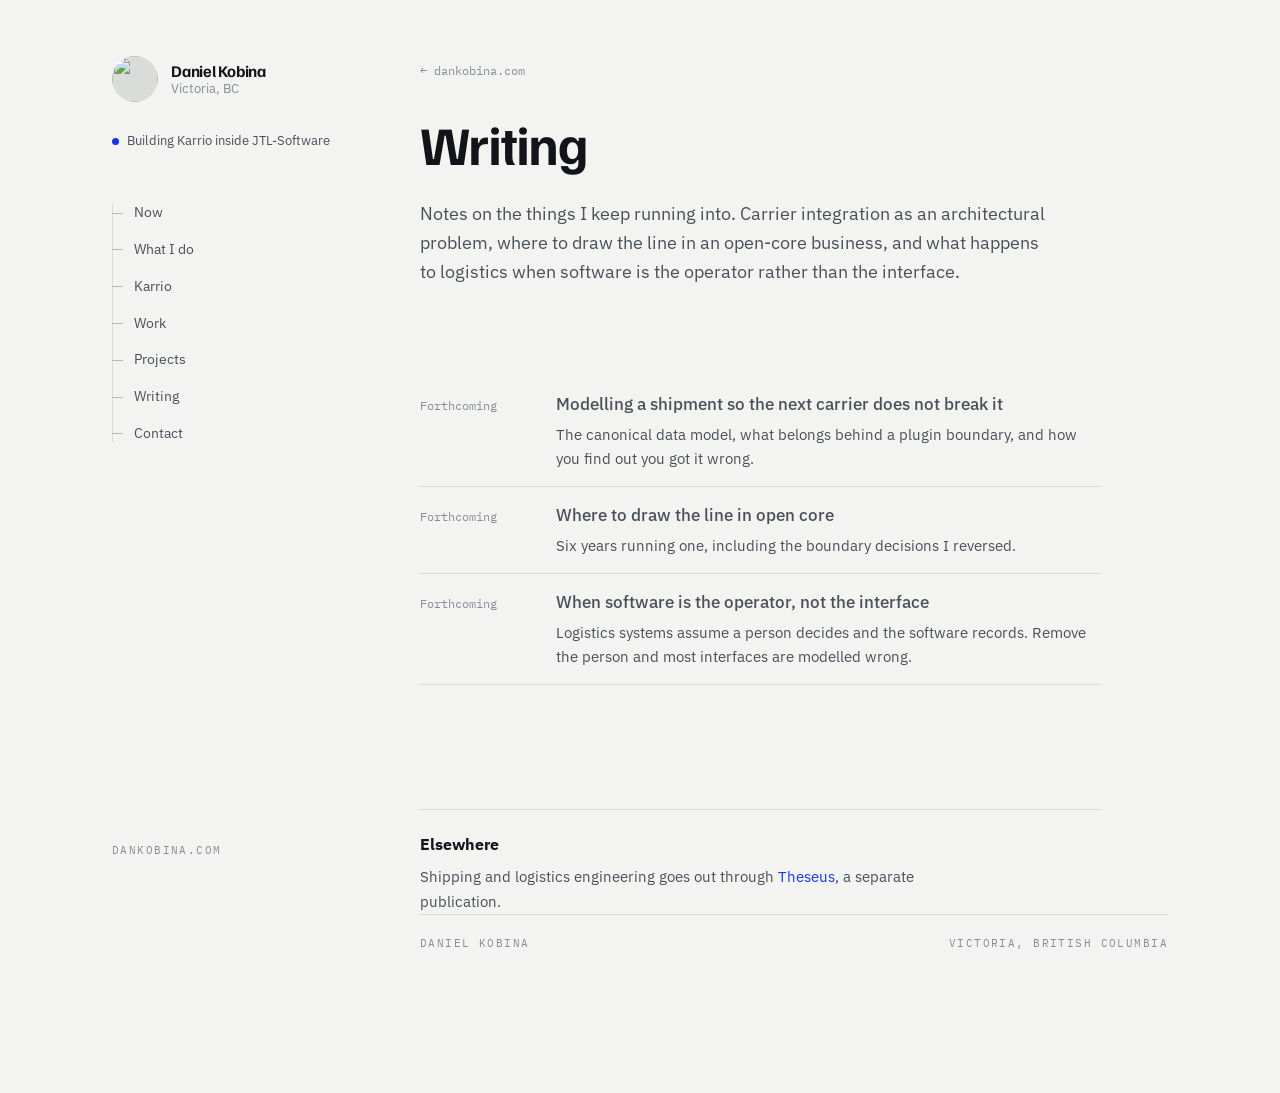
==== writing/index.html @ 54c8df55 "site: add /writing index" ====
<!doctype html>
<html lang="en">
<head>
<meta charset="utf-8">
<meta name="viewport" content="width=device-width, initial-scale=1">
<title>Writing | Daniel Kobina</title>
<meta name="description" content="Notes on carrier integration, open-core businesses, and what happens to logistics when software becomes the operator.">
<link rel="canonical" href="https://dankobina.com/writing/">

<meta property="og:type" content="website">
<meta property="og:url" content="https://dankobina.com/writing/">
<meta property="og:title" content="Writing | Daniel Kobina">
<meta property="og:description" content="Notes on carrier integration, open-core businesses, and what happens to logistics when software becomes the operator.">
<meta property="og:image" content="https://github.com/danh91.png?size=460">

<link rel="icon" href="data:image/svg+xml,%3Csvg xmlns='http://www.w3.org/2000/svg' viewBox='0 0 100 100'%3E%3Crect width='100' height='100' rx='20' fill='%231338E6'/%3E%3Cpath d='M28 68V32h16c11 0 18 7 18 18s-7 18-18 18H28z' fill='%23fff'/%3E%3C/svg%3E">

<link rel="preconnect" href="https://fonts.googleapis.com">
<link rel="preconnect" href="https://fonts.gstatic.com" crossorigin>
<link rel="stylesheet" href="https://fonts.googleapis.com/css2?family=Familjen+Grotesk:wght@500;600;700&family=IBM+Plex+Mono:wght@400;500&family=IBM+Plex+Sans:wght@400;500&display=swap">

<style>
:root {
  --paper:    #F3F4F1;
  --surface:  #FBFBFA;
  --sunken:   #ECEEEA;
  --ink:      #12141A;
  --ink-soft: #4A5058;
  --ink-dim:  #868D96;
  --rule:     #D9DCD8;
  --rule-firm:#B7BCB8;
  --accent:   #1338E6;
}

@media (prefers-color-scheme: dark) {
  :root {
    --paper:    #0C0E12;
    --surface:  #14171D;
    --sunken:   #11141A;
    --ink:      #E9ECEF;
    --ink-soft: #A0A7B0;
    --ink-dim:  #6C737C;
    --rule:     #232830;
    --rule-firm:#363D47;
    --accent:   #7C95FF;
  }
}

* { box-sizing: border-box; }

html { scroll-behavior: smooth; }
@media (prefers-reduced-motion: reduce) {
  html { scroll-behavior: auto; }
  * { animation: none !important; transition: none !important; }
}

body {
  margin: 0;
  background: var(--paper);
  color: var(--ink);
  font-family: "IBM Plex Sans", system-ui, -apple-system, "Segoe UI", sans-serif;
  font-size: 16.5px;
  line-height: 1.62;
  -webkit-font-smoothing: antialiased;
}

a { color: var(--accent); text-decoration: none; border-bottom: 1px solid transparent; }
a:hover { border-bottom-color: currentColor; }
a:focus-visible { outline: 2px solid var(--accent); outline-offset: 3px; border-radius: 2px; }

.mono {
  font-family: "IBM Plex Mono", ui-monospace, SFMono-Regular, Menlo, monospace;
  font-size: 11px;
  letter-spacing: .13em;
  text-transform: uppercase;
}

/* ---------- shell ---------- */

.shell {
  max-width: 1120px;
  margin: 0 auto;
  padding: 0 32px;
  display: grid;
  grid-template-columns: 236px 1fr;
  gap: 0 72px;
  align-items: start;
}

/* ---------- left rail ---------- */

.rail {
  position: sticky;
  top: 0;
  height: 100vh;
  padding: 56px 0 40px;
  display: flex;
  flex-direction: column;
  gap: 30px;
}

.mark { display: flex; align-items: center; gap: 13px; }
.mark img {
  width: 46px; height: 46px;
  border-radius: 50%;
  display: block;
  background: var(--rule);
}
.mark .who { display: flex; flex-direction: column; line-height: 1.25; }
.mark .who b {
  font-family: "Familjen Grotesk", system-ui, sans-serif;
  font-weight: 700;
  font-size: 1.02rem;
  letter-spacing: -.015em;
}
.mark .who span { color: var(--ink-dim); font-size: .8rem; }

.status {
  display: inline-flex;
  align-items: center;
  gap: 8px;
  color: var(--ink-soft);
  font-size: .82rem;
  line-height: 1.4;
}
.dot {
  width: 7px; height: 7px;
  border-radius: 50%;
  background: var(--accent);
  flex: none;
  margin-top: 1px;
}

nav { position: relative; }
nav::before {
  content: "";
  position: absolute;
  left: 0; top: 10px; bottom: 10px;
  width: 1px;
  background: var(--rule);
}
nav ul { list-style: none; margin: 0; padding: 0; }
nav li { position: relative; }
nav a {
  display: block;
  padding: 7px 0 7px 22px;
  color: var(--ink-soft);
  border-bottom: none;
  font-size: .88rem;
}
nav a::before {
  content: "";
  position: absolute;
  left: 0; top: 50%;
  width: 11px;
  height: 1px;
  background: var(--rule-firm);
  transition: width .18s ease, background-color .18s ease;
}
nav a:hover { color: var(--ink); }
nav a:hover::before { width: 16px; background: var(--accent); }

.rail .foot { margin-top: auto; color: var(--ink-dim); }

/* ---------- content ---------- */

main { padding: 56px 0 140px; min-width: 0; }

section { padding: 0 0 80px; scroll-margin-top: 40px; }

.eyebrow { color: var(--ink-dim); display: block; margin-bottom: 20px; }

h1 {
  font-family: "Familjen Grotesk", system-ui, sans-serif;
  font-weight: 700;
  font-size: clamp(2.3rem, 5.2vw, 3.4rem);
  line-height: 1.05;
  letter-spacing: -.032em;
  margin: 0 0 26px;
  max-width: 19ch;
  text-wrap: balance;
}

h2 {
  font-family: "Familjen Grotesk", system-ui, sans-serif;
  font-weight: 600;
  font-size: 1.32rem;
  letter-spacing: -.018em;
  margin: 0 0 18px;
}

p { margin: 0 0 1.05em; max-width: 64ch; }
p.lead { font-size: 1.13rem; color: var(--ink-soft); max-width: 58ch; }
main section > p:last-child { margin-bottom: 0; }

.hero { padding-top: 8px; }

.hero .tags {
  display: flex;
  flex-wrap: wrap;
  gap: 8px;
  margin-top: 30px;
}
.tags span {
  border: 1px solid var(--rule-firm);
  border-radius: 100px;
  padding: 5px 13px;
  color: var(--ink-soft);
  font-family: "IBM Plex Mono", ui-monospace, monospace;
  font-size: 11px;
  letter-spacing: .06em;
}

/* ---------- capabilities ---------- */

.caps { display: grid; gap: 0; max-width: 68ch; }
.caps > div {
  padding: 24px 0;
  border-top: 1px solid var(--rule);
}
.caps > div:last-child { border-bottom: 1px solid var(--rule); }
.caps h3 {
  font-family: "Familjen Grotesk", system-ui, sans-serif;
  font-size: 1.02rem;
  font-weight: 600;
  letter-spacing: -.012em;
  margin: 0 0 8px;
}
.caps p { margin: 0; font-size: .97rem; color: var(--ink-soft); }

.stackline {
  margin-top: 26px;
  display: flex;
  flex-wrap: wrap;
  gap: 6px 10px;
  color: var(--ink-dim);
  font-family: "IBM Plex Mono", ui-monospace, monospace;
  font-size: 11.5px;
  max-width: 68ch;
}
.stackline i { font-style: normal; }
.stackline i:not(:last-child)::after { content: " \00B7"; color: var(--rule-firm); }

/* ---------- case study ---------- */

.case {
  background: var(--surface);
  border: 1px solid var(--rule);
  border-radius: 4px;
  padding: 30px 32px;
  max-width: 68ch;
}
.case > h3 {
  font-family: "Familjen Grotesk", system-ui, sans-serif;
  font-size: 1.5rem;
  font-weight: 700;
  letter-spacing: -.022em;
  margin: 0 0 4px;
}
.case .sub { color: var(--ink-dim); font-size: .86rem; margin: 0 0 26px; }

.beat { display: grid; grid-template-columns: 92px 1fr; gap: 0 24px; padding: 18px 0; border-top: 1px solid var(--rule); }
.beat:first-of-type { border-top: none; padding-top: 0; }
.beat > span {
  color: var(--accent);
  font-family: "IBM Plex Mono", ui-monospace, monospace;
  font-size: 10px;
  letter-spacing: .14em;
  text-transform: uppercase;
  padding-top: 5px;
}
.beat p { margin: 0; font-size: .96rem; max-width: 56ch; }

.case .links {
  display: flex; flex-wrap: wrap; gap: 18px; align-items: center;
  margin-top: 24px; padding-top: 20px; border-top: 1px solid var(--rule);
  font-size: .9rem;
}
.case img.badge { height: 20px; vertical-align: middle; display: block; }

/* ---------- work list ---------- */

.work { list-style: none; margin: 0; padding: 0; max-width: 68ch; }
.work li {
  display: grid;
  grid-template-columns: 132px 1fr;
  gap: 4px 24px;
  padding: 24px 0;
  border-top: 1px solid var(--rule);
}
.work li:last-child { border-bottom: 1px solid var(--rule); }
.work .when {
  color: var(--ink-dim);
  font-family: "IBM Plex Mono", ui-monospace, monospace;
  font-size: 11.5px;
  letter-spacing: .04em;
  font-variant-numeric: tabular-nums;
  padding-top: 5px;
}
.work .role { font-weight: 500; margin-bottom: 6px; }
.work .role em { font-style: normal; color: var(--ink-dim); font-weight: 400; }
.work .note { color: var(--ink-soft); font-size: .95rem; }
.work .note p { margin: 0 0 .7em; max-width: 58ch; }
.work .note p:last-child { margin-bottom: 0; }

/* ---------- writing ---------- */

.empty {
  border: 1px dashed var(--rule-firm);
  border-radius: 4px;
  padding: 24px 26px;
  max-width: 64ch;
  background: var(--sunken);
}
.empty p { margin: 0; color: var(--ink-soft); font-size: .96rem; }

/* ---------- contact ---------- */

.links-grid {
  display: grid;
  grid-template-columns: repeat(auto-fit, minmax(190px, 1fr));
  gap: 2px 28px;
  max-width: 64ch;
  margin-top: 4px;
}
.links-grid a {
  display: flex;
  justify-content: space-between;
  align-items: baseline;
  gap: 12px;
  padding: 13px 0;
  border-bottom: 1px solid var(--rule);
  color: var(--ink);
}
.links-grid a:hover { color: var(--accent); }
.links-grid a span:last-child {
  color: var(--ink-dim);
  font-family: "IBM Plex Mono", ui-monospace, monospace;
  font-size: 11px;
}
.links-grid a:hover span:last-child { color: var(--accent); }

footer {
  border-top: 1px solid var(--rule);
  padding-top: 20px;
  color: var(--ink-dim);
  display: flex;
  justify-content: space-between;
  gap: 16px;
  flex-wrap: wrap;
}

/* ---------- responsive ---------- */

@media (max-width: 880px) {
  .shell { grid-template-columns: 1fr; gap: 0; padding: 0 22px; }
  .rail {
    position: static;
    height: auto;
    padding: 34px 0 26px;
    border-bottom: 1px solid var(--rule);
    gap: 20px;
  }
  .rail nav, .rail .foot { display: none; }
  main { padding: 40px 0 90px; }
  section { padding-bottom: 60px; }
  .work li { grid-template-columns: 1fr; gap: 6px; }
  .work .when { padding-top: 0; }
  .beat { grid-template-columns: 1fr; gap: 6px; }
  .beat > span { padding-top: 0; }
  .case { padding: 24px 20px; }
}

/* ---------- writing index ---------- */
.posts { list-style: none; padding: 0; margin: 10px 0 0; max-width: 68ch; }
.posts li {
  display: grid;
  grid-template-columns: 112px 1fr;
  gap: 0 24px;
  align-items: baseline;
  padding: 15px 0;
  border-bottom: 1px solid var(--rule);
}
.posts .when {
  font-family: "IBM Plex Mono", ui-monospace, monospace;
  font-size: 12px;
  color: var(--ink-dim);
  white-space: nowrap;
}
.posts a, .posts .title { color: var(--ink); font-weight: 500; }
.posts a:hover { color: var(--accent); }
.posts .title { color: var(--ink-soft); }
.posts p { margin: 5px 0 0; color: var(--ink-soft); font-size: .93rem; }
.backlink { display: inline-block; margin-bottom: 26px; font-family: "IBM Plex Mono", ui-monospace, monospace; font-size: 12px; color: var(--ink-dim); }
.backlink:hover { color: var(--accent); }
.elsewhere { margin-top: 44px; padding-top: 22px; border-top: 1px solid var(--rule); max-width: 68ch; }
.elsewhere h3 { font-size: 1rem; margin: 0 0 6px; }
.elsewhere p { margin: 0; color: var(--ink-soft); font-size: .96rem; }
@media (max-width: 880px) {
  .posts li { grid-template-columns: 1fr; gap: 4px; }
}
</style>
</head>
<body>

<div class="shell">

  <aside class="rail">
    <div class="mark">
      <img src="https://github.com/danh91.png?size=140" alt="" width="46" height="46" loading="lazy">
      <span class="who">
        <b>Daniel Kobina</b>
        <span>Victoria, BC</span>
      </span>
    </div>

    <p class="status"><span class="dot" aria-hidden="true"></span> Building Karrio inside JTL-Software</p>

    <nav aria-label="Sections">
      <ul>
        <li><a href="/#now">Now</a></li>
        <li><a href="/#work-i-do">What I do</a></li>
        <li><a href="/#karrio">Karrio</a></li>
        <li><a href="/#work">Work</a></li>
        <li><a href="/#projects">Projects</a></li>
        <li><a href="/writing/" aria-current="page">Writing</a></li>
        <li><a href="/#contact">Contact</a></li>
      </ul>
    </nav>

    <div class="foot mono">dankobina.com</div>
  </aside>

  <main>

    <a class="backlink" href="/">&larr; dankobina.com</a>

    <section class="hero">
      <h1>Writing</h1>
      <p class="lead">Notes on the things I keep running into. Carrier integration as an architectural problem, where to draw the line in an open-core business, and what happens to logistics when software is the operator rather than the interface.</p>
    </section>

    <section id="posts">
      <ul class="posts">
        <li>
          <span class="when">Forthcoming</span>
          <div>
            <span class="title">Modelling a shipment so the next carrier does not break it</span>
            <p>The canonical data model, what belongs behind a plugin boundary, and how you find out you got it wrong.</p>
          </div>
        </li>
        <li>
          <span class="when">Forthcoming</span>
          <div>
            <span class="title">Where to draw the line in open core</span>
            <p>Six years running one, including the boundary decisions I reversed.</p>
          </div>
        </li>
        <li>
          <span class="when">Forthcoming</span>
          <div>
            <span class="title">When software is the operator, not the interface</span>
            <p>Logistics systems assume a person decides and the software records. Remove the person and most interfaces are modelled wrong.</p>
          </div>
        </li>
      </ul>
    </section>

    <div class="elsewhere">
      <h3>Elsewhere</h3>
      <p>Shipping and logistics engineering goes out through <a href="https://theseus.dankobina.com">Theseus</a>, a separate publication.</p>
    </div>

    <footer>
      <span class="mono">Daniel Kobina</span>
      <span class="mono">Victoria, British Columbia</span>
    </footer>

  </main>
</div>

</body>
</html>
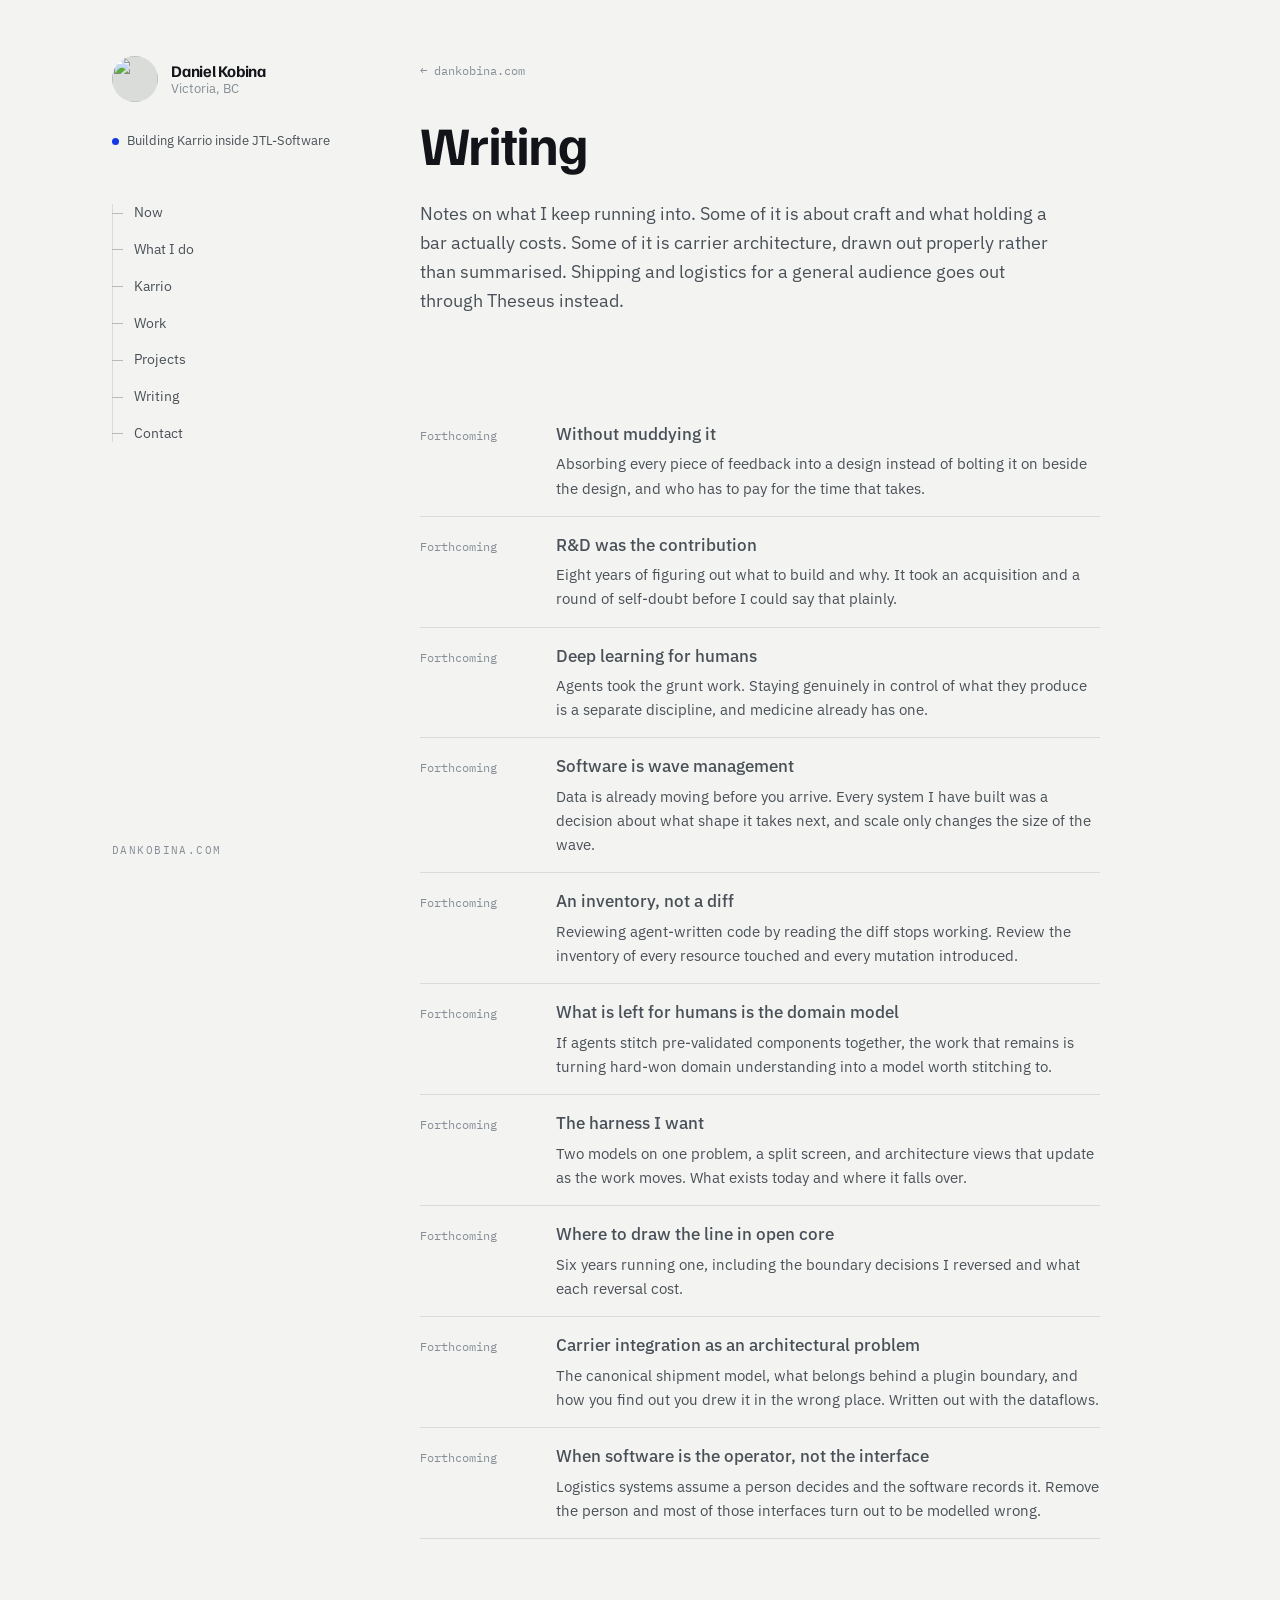
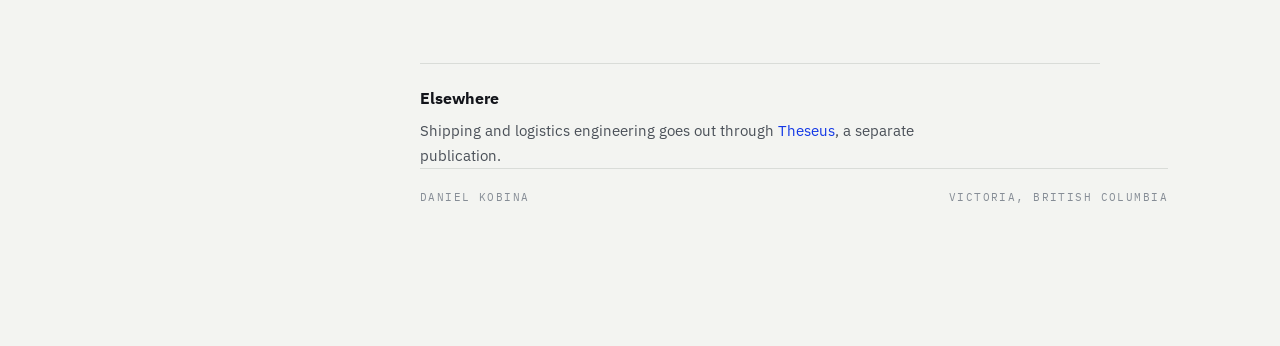
==== commit a9667fc8: "writing: real forthcoming list from the voice notes" ====
--- a/writing/index.html
+++ b/writing/index.html
@@ -437,7 +437,7 @@
 
     <section class="hero">
       <h1>Writing</h1>
-      <p class="lead">Notes on the things I keep running into. Carrier integration as an architectural problem, where to draw the line in an open-core business, and what happens to logistics when software is the operator rather than the interface.</p>
+      <p class="lead">Notes on what I keep running into. Some of it is about craft and what holding a bar actually costs. Some of it is carrier architecture, drawn out properly rather than summarised. Shipping and logistics for a general audience goes out through Theseus instead.</p>
     </section>
 
     <section id="posts">
@@ -445,22 +445,71 @@
         <li>
           <span class="when">Forthcoming</span>
           <div>
-            <span class="title">Modelling a shipment so the next carrier does not break it</span>
-            <p>The canonical data model, what belongs behind a plugin boundary, and how you find out you got it wrong.</p>
+            <span class="title">Without muddying it</span>
+            <p>Absorbing every piece of feedback into a design instead of bolting it on beside the design, and who has to pay for the time that takes.</p>
+          </div>
+        </li>
+        <li>
+          <span class="when">Forthcoming</span>
+          <div>
+            <span class="title">R&amp;D was the contribution</span>
+            <p>Eight years of figuring out what to build and why. It took an acquisition and a round of self-doubt before I could say that plainly.</p>
+          </div>
+        </li>
+        <li>
+          <span class="when">Forthcoming</span>
+          <div>
+            <span class="title">Deep learning for humans</span>
+            <p>Agents took the grunt work. Staying genuinely in control of what they produce is a separate discipline, and medicine already has one.</p>
+          </div>
+        </li>
+        <li>
+          <span class="when">Forthcoming</span>
+          <div>
+            <span class="title">Software is wave management</span>
+            <p>Data is already moving before you arrive. Every system I have built was a decision about what shape it takes next, and scale only changes the size of the wave.</p>
+          </div>
+        </li>
+        <li>
+          <span class="when">Forthcoming</span>
+          <div>
+            <span class="title">An inventory, not a diff</span>
+            <p>Reviewing agent-written code by reading the diff stops working. Review the inventory of every resource touched and every mutation introduced.</p>
+          </div>
+        </li>
+        <li>
+          <span class="when">Forthcoming</span>
+          <div>
+            <span class="title">What is left for humans is the domain model</span>
+            <p>If agents stitch pre-validated components together, the work that remains is turning hard-won domain understanding into a model worth stitching to.</p>
+          </div>
+        </li>
+        <li>
+          <span class="when">Forthcoming</span>
+          <div>
+            <span class="title">The harness I want</span>
+            <p>Two models on one problem, a split screen, and architecture views that update as the work moves. What exists today and where it falls over.</p>
           </div>
         </li>
         <li>
           <span class="when">Forthcoming</span>
           <div>
             <span class="title">Where to draw the line in open core</span>
-            <p>Six years running one, including the boundary decisions I reversed.</p>
+            <p>Six years running one, including the boundary decisions I reversed and what each reversal cost.</p>
+          </div>
+        </li>
+        <li>
+          <span class="when">Forthcoming</span>
+          <div>
+            <span class="title">Carrier integration as an architectural problem</span>
+            <p>The canonical shipment model, what belongs behind a plugin boundary, and how you find out you drew it in the wrong place. Written out with the dataflows.</p>
           </div>
         </li>
         <li>
           <span class="when">Forthcoming</span>
           <div>
             <span class="title">When software is the operator, not the interface</span>
-            <p>Logistics systems assume a person decides and the software records. Remove the person and most interfaces are modelled wrong.</p>
+            <p>Logistics systems assume a person decides and the software records it. Remove the person and most of those interfaces turn out to be modelled wrong.</p>
           </div>
         </li>
       </ul>
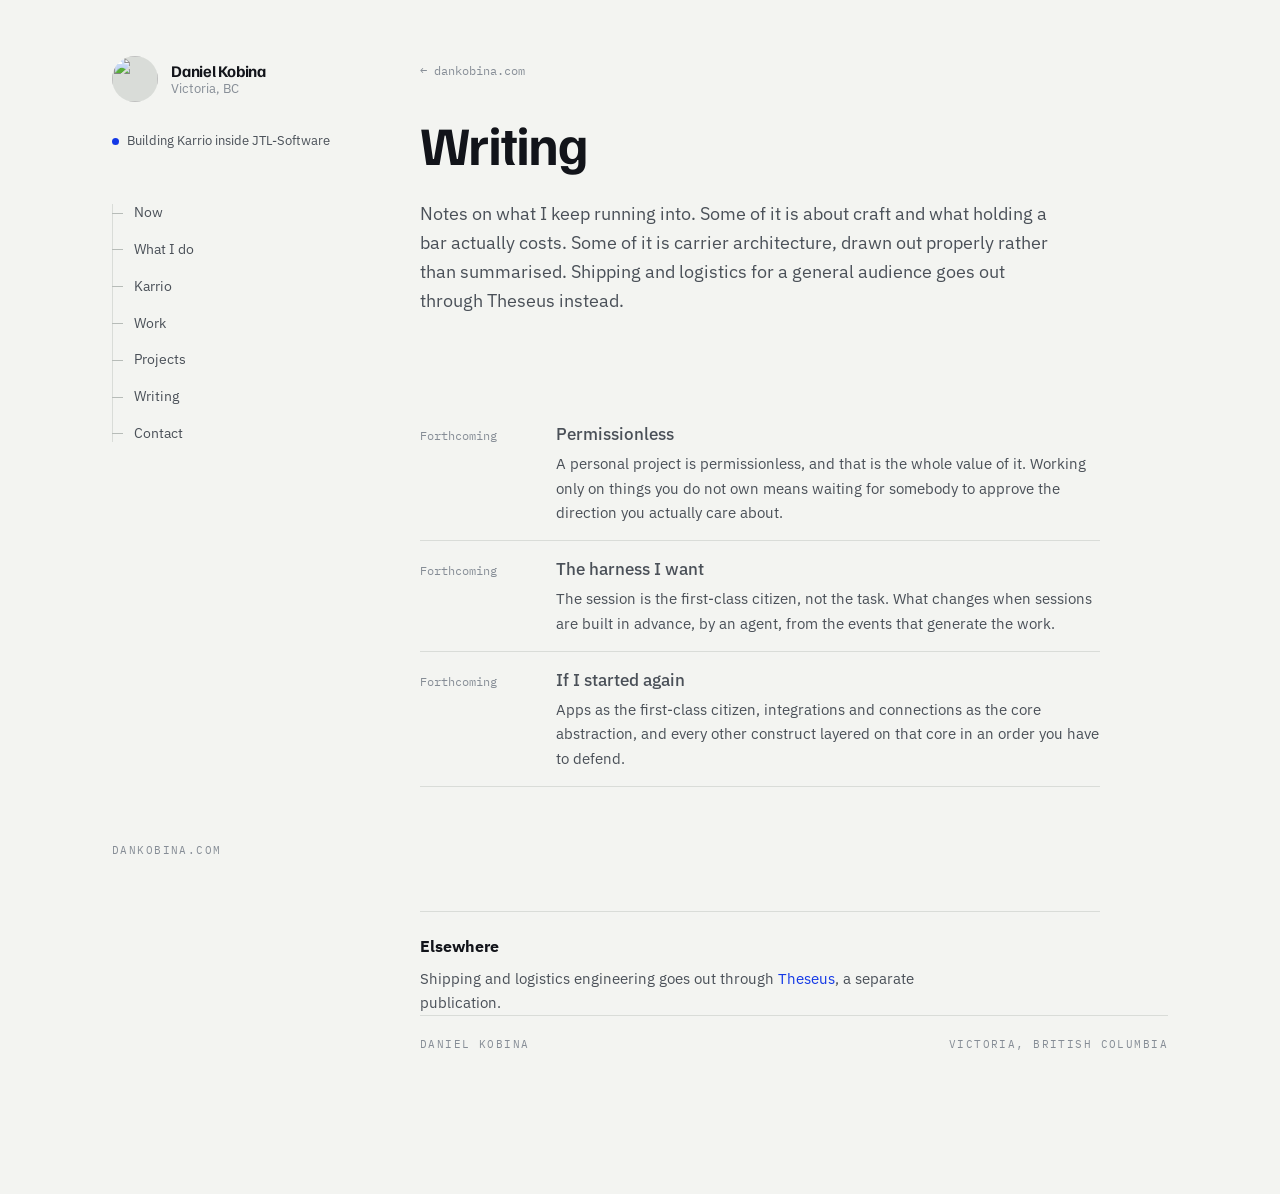
==== commit 6f950c94: "writing: cut forthcoming to the three from the Kindle notes" ====
--- a/writing/index.html
+++ b/writing/index.html
@@ -445,71 +445,22 @@
         <li>
           <span class="when">Forthcoming</span>
           <div>
-            <span class="title">Without muddying it</span>
-            <p>Absorbing every piece of feedback into a design instead of bolting it on beside the design, and who has to pay for the time that takes.</p>
-          </div>
-        </li>
-        <li>
-          <span class="when">Forthcoming</span>
-          <div>
-            <span class="title">R&amp;D was the contribution</span>
-            <p>Eight years of figuring out what to build and why. It took an acquisition and a round of self-doubt before I could say that plainly.</p>
-          </div>
-        </li>
-        <li>
-          <span class="when">Forthcoming</span>
-          <div>
-            <span class="title">Deep learning for humans</span>
-            <p>Agents took the grunt work. Staying genuinely in control of what they produce is a separate discipline, and medicine already has one.</p>
-          </div>
-        </li>
-        <li>
-          <span class="when">Forthcoming</span>
-          <div>
-            <span class="title">Software is wave management</span>
-            <p>Data is already moving before you arrive. Every system I have built was a decision about what shape it takes next, and scale only changes the size of the wave.</p>
-          </div>
-        </li>
-        <li>
-          <span class="when">Forthcoming</span>
-          <div>
-            <span class="title">An inventory, not a diff</span>
-            <p>Reviewing agent-written code by reading the diff stops working. Review the inventory of every resource touched and every mutation introduced.</p>
-          </div>
-        </li>
-        <li>
-          <span class="when">Forthcoming</span>
-          <div>
-            <span class="title">What is left for humans is the domain model</span>
-            <p>If agents stitch pre-validated components together, the work that remains is turning hard-won domain understanding into a model worth stitching to.</p>
+            <span class="title">Permissionless</span>
+            <p>A personal project is permissionless, and that is the whole value of it. Working only on things you do not own means waiting for somebody to approve the direction you actually care about.</p>
           </div>
         </li>
         <li>
           <span class="when">Forthcoming</span>
           <div>
             <span class="title">The harness I want</span>
-            <p>Two models on one problem, a split screen, and architecture views that update as the work moves. What exists today and where it falls over.</p>
+            <p>The session is the first-class citizen, not the task. What changes when sessions are built in advance, by an agent, from the events that generate the work.</p>
           </div>
         </li>
         <li>
           <span class="when">Forthcoming</span>
           <div>
-            <span class="title">Where to draw the line in open core</span>
-            <p>Six years running one, including the boundary decisions I reversed and what each reversal cost.</p>
-          </div>
-        </li>
-        <li>
-          <span class="when">Forthcoming</span>
-          <div>
-            <span class="title">Carrier integration as an architectural problem</span>
-            <p>The canonical shipment model, what belongs behind a plugin boundary, and how you find out you drew it in the wrong place. Written out with the dataflows.</p>
-          </div>
-        </li>
-        <li>
-          <span class="when">Forthcoming</span>
-          <div>
-            <span class="title">When software is the operator, not the interface</span>
-            <p>Logistics systems assume a person decides and the software records it. Remove the person and most of those interfaces turn out to be modelled wrong.</p>
+            <span class="title">If I started again</span>
+            <p>Apps as the first-class citizen, integrations and connections as the core abstraction, and every other construct layered on that core in an order you have to defend.</p>
           </div>
         </li>
       </ul>
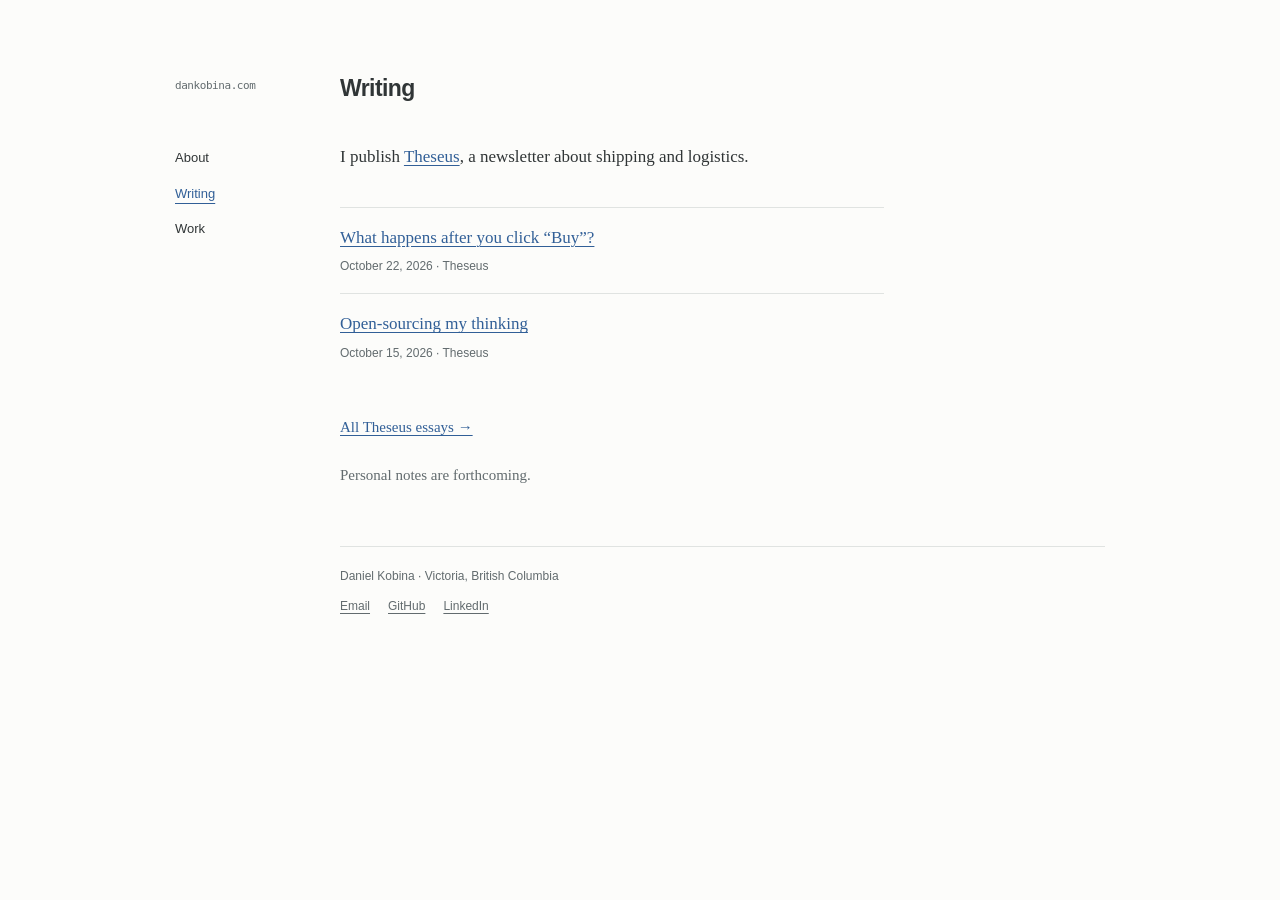
==== commit c85a6a54: "feat: simplify personal site into About, Writing and Work pages" ====
--- a/writing/index.html
+++ b/writing/index.html
@@ -1,483 +1,54 @@
 <!doctype html>
 <html lang="en">
 <head>
-<meta charset="utf-8">
-<meta name="viewport" content="width=device-width, initial-scale=1">
-<title>Writing | Daniel Kobina</title>
-<meta name="description" content="Notes on carrier integration, open-core businesses, and what happens to logistics when software becomes the operator.">
-<link rel="canonical" href="https://dankobina.com/writing/">
-
-<meta property="og:type" content="website">
-<meta property="og:url" content="https://dankobina.com/writing/">
-<meta property="og:title" content="Writing | Daniel Kobina">
-<meta property="og:description" content="Notes on carrier integration, open-core businesses, and what happens to logistics when software becomes the operator.">
-<meta property="og:image" content="https://github.com/danh91.png?size=460">
-
-<link rel="icon" href="data:image/svg+xml,%3Csvg xmlns='http://www.w3.org/2000/svg' viewBox='0 0 100 100'%3E%3Crect width='100' height='100' rx='20' fill='%231338E6'/%3E%3Cpath d='M28 68V32h16c11 0 18 7 18 18s-7 18-18 18H28z' fill='%23fff'/%3E%3C/svg%3E">
-
-<link rel="preconnect" href="https://fonts.googleapis.com">
-<link rel="preconnect" href="https://fonts.gstatic.com" crossorigin>
-<link rel="stylesheet" href="https://fonts.googleapis.com/css2?family=Familjen+Grotesk:wght@500;600;700&family=IBM+Plex+Mono:wght@400;500&family=IBM+Plex+Sans:wght@400;500&display=swap">
-
-<style>
-:root {
-  --paper:    #F3F4F1;
-  --surface:  #FBFBFA;
-  --sunken:   #ECEEEA;
-  --ink:      #12141A;
-  --ink-soft: #4A5058;
-  --ink-dim:  #868D96;
-  --rule:     #D9DCD8;
-  --rule-firm:#B7BCB8;
-  --accent:   #1338E6;
-}
-
-@media (prefers-color-scheme: dark) {
-  :root {
-    --paper:    #0C0E12;
-    --surface:  #14171D;
-    --sunken:   #11141A;
-    --ink:      #E9ECEF;
-    --ink-soft: #A0A7B0;
-    --ink-dim:  #6C737C;
-    --rule:     #232830;
-    --rule-firm:#363D47;
-    --accent:   #7C95FF;
-  }
-}
-
-* { box-sizing: border-box; }
-
-html { scroll-behavior: smooth; }
-@media (prefers-reduced-motion: reduce) {
-  html { scroll-behavior: auto; }
-  * { animation: none !important; transition: none !important; }
-}
-
-body {
-  margin: 0;
-  background: var(--paper);
-  color: var(--ink);
-  font-family: "IBM Plex Sans", system-ui, -apple-system, "Segoe UI", sans-serif;
-  font-size: 16.5px;
-  line-height: 1.62;
-  -webkit-font-smoothing: antialiased;
-}
-
-a { color: var(--accent); text-decoration: none; border-bottom: 1px solid transparent; }
-a:hover { border-bottom-color: currentColor; }
-a:focus-visible { outline: 2px solid var(--accent); outline-offset: 3px; border-radius: 2px; }
-
-.mono {
-  font-family: "IBM Plex Mono", ui-monospace, SFMono-Regular, Menlo, monospace;
-  font-size: 11px;
-  letter-spacing: .13em;
-  text-transform: uppercase;
-}
-
-/* ---------- shell ---------- */
-
-.shell {
-  max-width: 1120px;
-  margin: 0 auto;
-  padding: 0 32px;
-  display: grid;
-  grid-template-columns: 236px 1fr;
-  gap: 0 72px;
-  align-items: start;
-}
-
-/* ---------- left rail ---------- */
-
-.rail {
-  position: sticky;
-  top: 0;
-  height: 100vh;
-  padding: 56px 0 40px;
-  display: flex;
-  flex-direction: column;
-  gap: 30px;
-}
-
-.mark { display: flex; align-items: center; gap: 13px; }
-.mark img {
-  width: 46px; height: 46px;
-  border-radius: 50%;
-  display: block;
-  background: var(--rule);
-}
-.mark .who { display: flex; flex-direction: column; line-height: 1.25; }
-.mark .who b {
-  font-family: "Familjen Grotesk", system-ui, sans-serif;
-  font-weight: 700;
-  font-size: 1.02rem;
-  letter-spacing: -.015em;
-}
-.mark .who span { color: var(--ink-dim); font-size: .8rem; }
-
-.status {
-  display: inline-flex;
-  align-items: center;
-  gap: 8px;
-  color: var(--ink-soft);
-  font-size: .82rem;
-  line-height: 1.4;
-}
-.dot {
-  width: 7px; height: 7px;
-  border-radius: 50%;
-  background: var(--accent);
-  flex: none;
-  margin-top: 1px;
-}
-
-nav { position: relative; }
-nav::before {
-  content: "";
-  position: absolute;
-  left: 0; top: 10px; bottom: 10px;
-  width: 1px;
-  background: var(--rule);
-}
-nav ul { list-style: none; margin: 0; padding: 0; }
-nav li { position: relative; }
-nav a {
-  display: block;
-  padding: 7px 0 7px 22px;
-  color: var(--ink-soft);
-  border-bottom: none;
-  font-size: .88rem;
-}
-nav a::before {
-  content: "";
-  position: absolute;
-  left: 0; top: 50%;
-  width: 11px;
-  height: 1px;
-  background: var(--rule-firm);
-  transition: width .18s ease, background-color .18s ease;
-}
-nav a:hover { color: var(--ink); }
-nav a:hover::before { width: 16px; background: var(--accent); }
-
-.rail .foot { margin-top: auto; color: var(--ink-dim); }
-
-/* ---------- content ---------- */
-
-main { padding: 56px 0 140px; min-width: 0; }
-
-section { padding: 0 0 80px; scroll-margin-top: 40px; }
-
-.eyebrow { color: var(--ink-dim); display: block; margin-bottom: 20px; }
-
-h1 {
-  font-family: "Familjen Grotesk", system-ui, sans-serif;
-  font-weight: 700;
-  font-size: clamp(2.3rem, 5.2vw, 3.4rem);
-  line-height: 1.05;
-  letter-spacing: -.032em;
-  margin: 0 0 26px;
-  max-width: 19ch;
-  text-wrap: balance;
-}
-
-h2 {
-  font-family: "Familjen Grotesk", system-ui, sans-serif;
-  font-weight: 600;
-  font-size: 1.32rem;
-  letter-spacing: -.018em;
-  margin: 0 0 18px;
-}
-
-p { margin: 0 0 1.05em; max-width: 64ch; }
-p.lead { font-size: 1.13rem; color: var(--ink-soft); max-width: 58ch; }
-main section > p:last-child { margin-bottom: 0; }
-
-.hero { padding-top: 8px; }
-
-.hero .tags {
-  display: flex;
-  flex-wrap: wrap;
-  gap: 8px;
-  margin-top: 30px;
-}
-.tags span {
-  border: 1px solid var(--rule-firm);
-  border-radius: 100px;
-  padding: 5px 13px;
-  color: var(--ink-soft);
-  font-family: "IBM Plex Mono", ui-monospace, monospace;
-  font-size: 11px;
-  letter-spacing: .06em;
-}
-
-/* ---------- capabilities ---------- */
-
-.caps { display: grid; gap: 0; max-width: 68ch; }
-.caps > div {
-  padding: 24px 0;
-  border-top: 1px solid var(--rule);
-}
-.caps > div:last-child { border-bottom: 1px solid var(--rule); }
-.caps h3 {
-  font-family: "Familjen Grotesk", system-ui, sans-serif;
-  font-size: 1.02rem;
-  font-weight: 600;
-  letter-spacing: -.012em;
-  margin: 0 0 8px;
-}
-.caps p { margin: 0; font-size: .97rem; color: var(--ink-soft); }
-
-.stackline {
-  margin-top: 26px;
-  display: flex;
-  flex-wrap: wrap;
-  gap: 6px 10px;
-  color: var(--ink-dim);
-  font-family: "IBM Plex Mono", ui-monospace, monospace;
-  font-size: 11.5px;
-  max-width: 68ch;
-}
-.stackline i { font-style: normal; }
-.stackline i:not(:last-child)::after { content: " \00B7"; color: var(--rule-firm); }
-
-/* ---------- case study ---------- */
-
-.case {
-  background: var(--surface);
-  border: 1px solid var(--rule);
-  border-radius: 4px;
-  padding: 30px 32px;
-  max-width: 68ch;
-}
-.case > h3 {
-  font-family: "Familjen Grotesk", system-ui, sans-serif;
-  font-size: 1.5rem;
-  font-weight: 700;
-  letter-spacing: -.022em;
-  margin: 0 0 4px;
-}
-.case .sub { color: var(--ink-dim); font-size: .86rem; margin: 0 0 26px; }
-
-.beat { display: grid; grid-template-columns: 92px 1fr; gap: 0 24px; padding: 18px 0; border-top: 1px solid var(--rule); }
-.beat:first-of-type { border-top: none; padding-top: 0; }
-.beat > span {
-  color: var(--accent);
-  font-family: "IBM Plex Mono", ui-monospace, monospace;
-  font-size: 10px;
-  letter-spacing: .14em;
-  text-transform: uppercase;
-  padding-top: 5px;
-}
-.beat p { margin: 0; font-size: .96rem; max-width: 56ch; }
-
-.case .links {
-  display: flex; flex-wrap: wrap; gap: 18px; align-items: center;
-  margin-top: 24px; padding-top: 20px; border-top: 1px solid var(--rule);
-  font-size: .9rem;
-}
-.case img.badge { height: 20px; vertical-align: middle; display: block; }
-
-/* ---------- work list ---------- */
-
-.work { list-style: none; margin: 0; padding: 0; max-width: 68ch; }
-.work li {
-  display: grid;
-  grid-template-columns: 132px 1fr;
-  gap: 4px 24px;
-  padding: 24px 0;
-  border-top: 1px solid var(--rule);
-}
-.work li:last-child { border-bottom: 1px solid var(--rule); }
-.work .when {
-  color: var(--ink-dim);
-  font-family: "IBM Plex Mono", ui-monospace, monospace;
-  font-size: 11.5px;
-  letter-spacing: .04em;
-  font-variant-numeric: tabular-nums;
-  padding-top: 5px;
-}
-.work .role { font-weight: 500; margin-bottom: 6px; }
-.work .role em { font-style: normal; color: var(--ink-dim); font-weight: 400; }
-.work .note { color: var(--ink-soft); font-size: .95rem; }
-.work .note p { margin: 0 0 .7em; max-width: 58ch; }
-.work .note p:last-child { margin-bottom: 0; }
-
-/* ---------- writing ---------- */
-
-.empty {
-  border: 1px dashed var(--rule-firm);
-  border-radius: 4px;
-  padding: 24px 26px;
-  max-width: 64ch;
-  background: var(--sunken);
-}
-.empty p { margin: 0; color: var(--ink-soft); font-size: .96rem; }
-
-/* ---------- contact ---------- */
-
-.links-grid {
-  display: grid;
-  grid-template-columns: repeat(auto-fit, minmax(190px, 1fr));
-  gap: 2px 28px;
-  max-width: 64ch;
-  margin-top: 4px;
-}
-.links-grid a {
-  display: flex;
-  justify-content: space-between;
-  align-items: baseline;
-  gap: 12px;
-  padding: 13px 0;
-  border-bottom: 1px solid var(--rule);
-  color: var(--ink);
-}
-.links-grid a:hover { color: var(--accent); }
-.links-grid a span:last-child {
-  color: var(--ink-dim);
-  font-family: "IBM Plex Mono", ui-monospace, monospace;
-  font-size: 11px;
-}
-.links-grid a:hover span:last-child { color: var(--accent); }
-
-footer {
-  border-top: 1px solid var(--rule);
-  padding-top: 20px;
-  color: var(--ink-dim);
-  display: flex;
-  justify-content: space-between;
-  gap: 16px;
-  flex-wrap: wrap;
-}
-
-/* ---------- responsive ---------- */
-
-@media (max-width: 880px) {
-  .shell { grid-template-columns: 1fr; gap: 0; padding: 0 22px; }
-  .rail {
-    position: static;
-    height: auto;
-    padding: 34px 0 26px;
-    border-bottom: 1px solid var(--rule);
-    gap: 20px;
-  }
-  .rail nav, .rail .foot { display: none; }
-  main { padding: 40px 0 90px; }
-  section { padding-bottom: 60px; }
-  .work li { grid-template-columns: 1fr; gap: 6px; }
-  .work .when { padding-top: 0; }
-  .beat { grid-template-columns: 1fr; gap: 6px; }
-  .beat > span { padding-top: 0; }
-  .case { padding: 24px 20px; }
-}
-
-/* ---------- writing index ---------- */
-.posts { list-style: none; padding: 0; margin: 10px 0 0; max-width: 68ch; }
-.posts li {
-  display: grid;
-  grid-template-columns: 112px 1fr;
-  gap: 0 24px;
-  align-items: baseline;
-  padding: 15px 0;
-  border-bottom: 1px solid var(--rule);
-}
-.posts .when {
-  font-family: "IBM Plex Mono", ui-monospace, monospace;
-  font-size: 12px;
-  color: var(--ink-dim);
-  white-space: nowrap;
-}
-.posts a, .posts .title { color: var(--ink); font-weight: 500; }
-.posts a:hover { color: var(--accent); }
-.posts .title { color: var(--ink-soft); }
-.posts p { margin: 5px 0 0; color: var(--ink-soft); font-size: .93rem; }
-.backlink { display: inline-block; margin-bottom: 26px; font-family: "IBM Plex Mono", ui-monospace, monospace; font-size: 12px; color: var(--ink-dim); }
-.backlink:hover { color: var(--accent); }
-.elsewhere { margin-top: 44px; padding-top: 22px; border-top: 1px solid var(--rule); max-width: 68ch; }
-.elsewhere h3 { font-size: 1rem; margin: 0 0 6px; }
-.elsewhere p { margin: 0; color: var(--ink-soft); font-size: .96rem; }
-@media (max-width: 880px) {
-  .posts li { grid-template-columns: 1fr; gap: 4px; }
-}
-</style>
+  <meta charset="utf-8">
+  <meta name="viewport" content="width=device-width, initial-scale=1">
+  <title>Writing | Daniel Kobina</title>
+  <meta name="description" content="Essays and personal notes by Daniel Kobina, including Theseus, a newsletter about shipping and logistics.">
+  <link rel="canonical" href="https://dankobina.com/writing/">
+  <meta property="og:type" content="website">
+  <meta property="og:url" content="https://dankobina.com/writing/">
+  <meta property="og:title" content="Writing | Daniel Kobina">
+  <meta property="og:description" content="Essays and personal notes by Daniel Kobina, including Theseus, a newsletter about shipping and logistics.">
+  <meta property="og:image" content="https://github.com/danh91.png?size=460">
+  <link rel="icon" href="data:image/svg+xml,%3Csvg xmlns='http://www.w3.org/2000/svg' viewBox='0 0 100 100'%3E%3Crect width='100' height='100' rx='20' fill='%231338E6'/%3E%3Cpath d='M28 68V32h16c11 0 18 7 18 18s-7 18-18 18H28z' fill='%23fff'/%3E%3C/svg%3E">
+  <link rel="stylesheet" href="/assets/site.css">
 </head>
 <body>
-
-<div class="shell">
-
-  <aside class="rail">
-    <div class="mark">
-      <img src="https://github.com/danh91.png?size=140" alt="" width="46" height="46" loading="lazy">
-      <span class="who">
-        <b>Daniel Kobina</b>
-        <span>Victoria, BC</span>
-      </span>
-    </div>
-
-    <p class="status"><span class="dot" aria-hidden="true"></span> Building Karrio inside JTL-Software</p>
-
-    <nav aria-label="Sections">
-      <ul>
-        <li><a href="/#now">Now</a></li>
-        <li><a href="/#work-i-do">What I do</a></li>
-        <li><a href="/#karrio">Karrio</a></li>
-        <li><a href="/#work">Work</a></li>
-        <li><a href="/#projects">Projects</a></li>
-        <li><a href="/writing/" aria-current="page">Writing</a></li>
-        <li><a href="/#contact">Contact</a></li>
-      </ul>
-    </nav>
-
-    <div class="foot mono">dankobina.com</div>
-  </aside>
-
-  <main>
-
-    <a class="backlink" href="/">&larr; dankobina.com</a>
-
-    <section class="hero">
-      <h1>Writing</h1>
-      <p class="lead">Notes on what I keep running into. Some of it is about craft and what holding a bar actually costs. Some of it is carrier architecture, drawn out properly rather than summarised. Shipping and logistics for a general audience goes out through Theseus instead.</p>
-    </section>
-
-    <section id="posts">
-      <ul class="posts">
-        <li>
-          <span class="when">Forthcoming</span>
-          <div>
-            <span class="title">Permissionless</span>
-            <p>A personal project is permissionless, and that is the whole value of it. Working only on things you do not own means waiting for somebody to approve the direction you actually care about.</p>
-          </div>
-        </li>
-        <li>
-          <span class="when">Forthcoming</span>
-          <div>
-            <span class="title">The harness I want</span>
-            <p>The session is the first-class citizen, not the task. What changes when sessions are built in advance, by an agent, from the events that generate the work.</p>
-          </div>
-        </li>
-        <li>
-          <span class="when">Forthcoming</span>
-          <div>
-            <span class="title">If I started again</span>
-            <p>Apps as the first-class citizen, integrations and connections as the core abstraction, and every other construct layered on that core in an order you have to defend.</p>
-          </div>
-        </li>
-      </ul>
-    </section>
-
-    <div class="elsewhere">
-      <h3>Elsewhere</h3>
-      <p>Shipping and logistics engineering goes out through <a href="https://theseus.dankobina.com">Theseus</a>, a separate publication.</p>
-    </div>
-
-    <footer>
-      <span class="mono">Daniel Kobina</span>
-      <span class="mono">Victoria, British Columbia</span>
+  <a class="skip-link" href="#content">Skip to content</a>
+  <div class="shell">
+    <aside class="sidebar">
+      <div class="domain">dankobina.com</div>
+      <nav aria-label="Main navigation">
+      <a href="/">About</a>
+      <a href="/writing/" aria-current="page">Writing</a>
+      <a href="/work/">Work</a>
+      </nav>
+    </aside>
+    <main id="content">
+<h1>Writing</h1>
+<p>I publish <a href="https://theseus.dankobina.com/">Theseus</a>, a newsletter about shipping and logistics.</p>
+<ul class="essay-list" aria-label="Selected essays">
+  <li>
+    <a class="essay-title" href="https://theseus.dankobina.com/p/how-package-delivery-works">What happens after you click “Buy”?</a>
+    <span class="essay-meta"><time datetime="2026-10-22">October 22, 2026</time> · Theseus</span>
+  </li>
+  <li>
+    <a class="essay-title" href="https://theseus.dankobina.com/p/open-sourcing-my-thinking">Open-sourcing my thinking</a>
+    <span class="essay-meta"><time datetime="2026-10-15">October 15, 2026</time> · Theseus</span>
+  </li>
+</ul>
+<p class="small"><a href="https://theseus.dankobina.com/archive">All Theseus essays →</a></p>
+<p class="small muted">Personal notes are forthcoming.</p>
+    </main>
+    <footer class="site-footer">
+      <p>Daniel Kobina · Victoria, British Columbia</p>
+      <div class="footer-links">
+        <a href="mailto:danielk.developer@gmail.com">Email</a>
+        <a href="https://github.com/danh91">GitHub</a>
+        <a href="https://www.linkedin.com/in/daniel-kobina-32093061/">LinkedIn</a>
+      </div>
     </footer>
-
-  </main>
-</div>
-
+  </div>
 </body>
 </html>
--- a/assets/site.css
+++ b/assets/site.css
@@ -0,0 +1,162 @@
+:root {
+  color-scheme: light dark;
+  --paper: #fcfcfa;
+  --ink: #303536;
+  --secondary: #626b6e;
+  --link: #315f97;
+  --rule: #e0e3e1;
+  --soft: #f0f2ef;
+  --sans: -apple-system, BlinkMacSystemFont, "Segoe UI", Helvetica, Arial, sans-serif;
+}
+
+@media (prefers-color-scheme: dark) {
+  :root {
+    --paper: #191b1c;
+    --ink: #e2e5e2;
+    --secondary: #a9b1b2;
+    --link: #a3c3ef;
+    --rule: #3a4140;
+    --soft: #252b29;
+  }
+}
+
+* { box-sizing: border-box; }
+body {
+  margin: 0;
+  background: var(--paper);
+  color: var(--ink);
+  font-family: Georgia, "Times New Roman", serif;
+  font-size: 17px;
+  line-height: 1.8;
+  -webkit-font-smoothing: antialiased;
+}
+a {
+  color: var(--link);
+  text-decoration-thickness: 1px;
+  text-underline-offset: 3px;
+}
+a:hover { text-decoration-thickness: 2px; }
+a:focus-visible, summary:focus-visible {
+  outline: 2px solid var(--link);
+  outline-offset: 5px;
+}
+.skip-link {
+  position: absolute;
+  left: 24px;
+  top: -100px;
+  background: var(--paper);
+  padding: 8px 12px;
+  z-index: 1;
+}
+.skip-link:focus { top: 8px; }
+.shell {
+  display: grid;
+  grid-template-columns: 122px minmax(0, 1fr);
+  column-gap: 43px;
+  max-width: 1062px;
+  padding: 72px 66px 40px;
+  margin: 0 auto;
+}
+.sidebar {
+  padding-top: 6px;
+  font-family: var(--sans);
+  font-size: 13px;
+}
+.domain {
+  margin-bottom: 51px;
+  color: var(--secondary);
+  font: 11px/1.4 ui-monospace, SFMono-Regular, Menlo, Consolas, monospace;
+  letter-spacing: -.04em;
+}
+nav { display: flex; flex-direction: column; align-items: flex-start; gap: 8px; }
+nav a { color: var(--ink); text-decoration: none; padding: 2px 0; }
+nav a[aria-current] {
+  color: var(--link);
+  text-decoration: underline;
+  text-underline-offset: 5px;
+}
+main { min-width: 0; max-width: 64ch; }
+h1, h2, h3 { font-family: var(--sans); font-weight: 600; }
+h1 { margin: 0 0 38px; font-size: 23px; line-height: 1.4; letter-spacing: -.025em; }
+h2 { margin: 33px 0 13px; font-size: 18px; line-height: 1.45; letter-spacing: -.015em; }
+p { margin: 0 0 21px; }
+main > :last-child { margin-bottom: 0; }
+.site-footer {
+  grid-column: 2;
+  margin-top: 57px;
+  padding-top: 19px;
+  border-top: 1px solid var(--rule);
+  color: var(--secondary);
+  font: 12px/1.8 var(--sans);
+}
+.site-footer p { margin: 0; }
+.footer-links { display: flex; flex-wrap: wrap; gap: 18px; margin-top: 9px; }
+.footer-links a { color: var(--secondary); }
+.small { font-size: 15px; }
+.muted { color: var(--secondary); }
+.work-entry { padding-bottom: 6px; }
+.work-entry h2 { margin-top: 0; }
+.work-entry + .work-entry { margin-top: 28px; }
+.work-entry p { margin-bottom: 12px; }
+.project-links { margin: -5px 0 30px; font: 13px/1.8 var(--sans); }
+.project-links a + a { margin-left: 19px; }
+.essay-list { padding: 0; margin: 34px 0; list-style: none; }
+.essay-list li { margin: 0; padding: 17px 0; border-top: 1px solid var(--rule); }
+.essay-title { display: block; line-height: 1.55; }
+.essay-meta { display: block; margin-top: 6px; color: var(--secondary); font: 12px/1.6 var(--sans); }
+.back-link { display: inline-block; margin-bottom: 24px; font: 13px/1.6 var(--sans); }
+.case-study h1 { margin-bottom: 20px; }
+.deck { color: var(--secondary); font-size: 19px; line-height: 1.65; }
+.case-meta {
+  padding: 15px 0;
+  margin: 24px 0;
+  border-top: 1px solid var(--rule);
+  border-bottom: 1px solid var(--rule);
+  color: var(--secondary);
+  font: 13px/1.7 var(--sans);
+}
+blockquote {
+  margin: 27px 0;
+  padding-left: 20px;
+  border-left: 2px solid var(--link);
+  font-size: 19px;
+  line-height: 1.7;
+}
+blockquote p { margin: 0; }
+code { font: .82em/1.6 ui-monospace, SFMono-Regular, Menlo, Consolas, monospace; }
+.architecture {
+  margin: 25px 0 14px;
+  padding: 22px 0;
+  border-top: 1px solid var(--rule);
+  border-bottom: 1px solid var(--rule);
+}
+.request-path {
+  display: grid;
+  grid-template-columns: 1fr 1.3fr 1fr;
+  gap: 25px;
+  list-style: none;
+  margin: 0;
+  padding: 0;
+}
+.request-path li { position: relative; padding: 10px 5px; text-align: center; font: 13px/1.5 var(--sans); }
+.request-path li + li::before { content: "→"; position: absolute; left: -20px; top: 50%; transform: translateY(-50%); color: var(--secondary); }
+.request-path .plugin { background: var(--soft); }
+.request-path span { display: block; color: var(--secondary); font-size: 11px; }
+figcaption, .caption { color: var(--secondary); font: 12px/1.7 var(--sans); margin-top: 13px; }
+.case-links { display: flex; flex-wrap: wrap; gap: 20px; margin-top: 27px; font: 13px/1.7 var(--sans); }
+
+@media (max-width: 700px) {
+  body { font-size: 16px; }
+  .shell { display: block; padding: 30px 24px; }
+  .sidebar { padding: 0; margin-bottom: 36px; }
+  .domain { margin-bottom: 14px; }
+  nav { flex-direction: row; gap: 25px; }
+  h1 { margin-bottom: 27px; font-size: 22px; }
+  .site-footer { margin-top: 39px; }
+  .request-path { grid-template-columns: 1fr; gap: 23px; }
+  .request-path li { padding: 9px 12px; text-align: left; }
+  .request-path li + li::before { content: "↓"; top: -24px; left: 12px; transform: none; }
+}
+@media (pointer: coarse) {
+  nav a, .footer-links a, .back-link { display: inline-flex; align-items: center; min-height: 44px; }
+}
